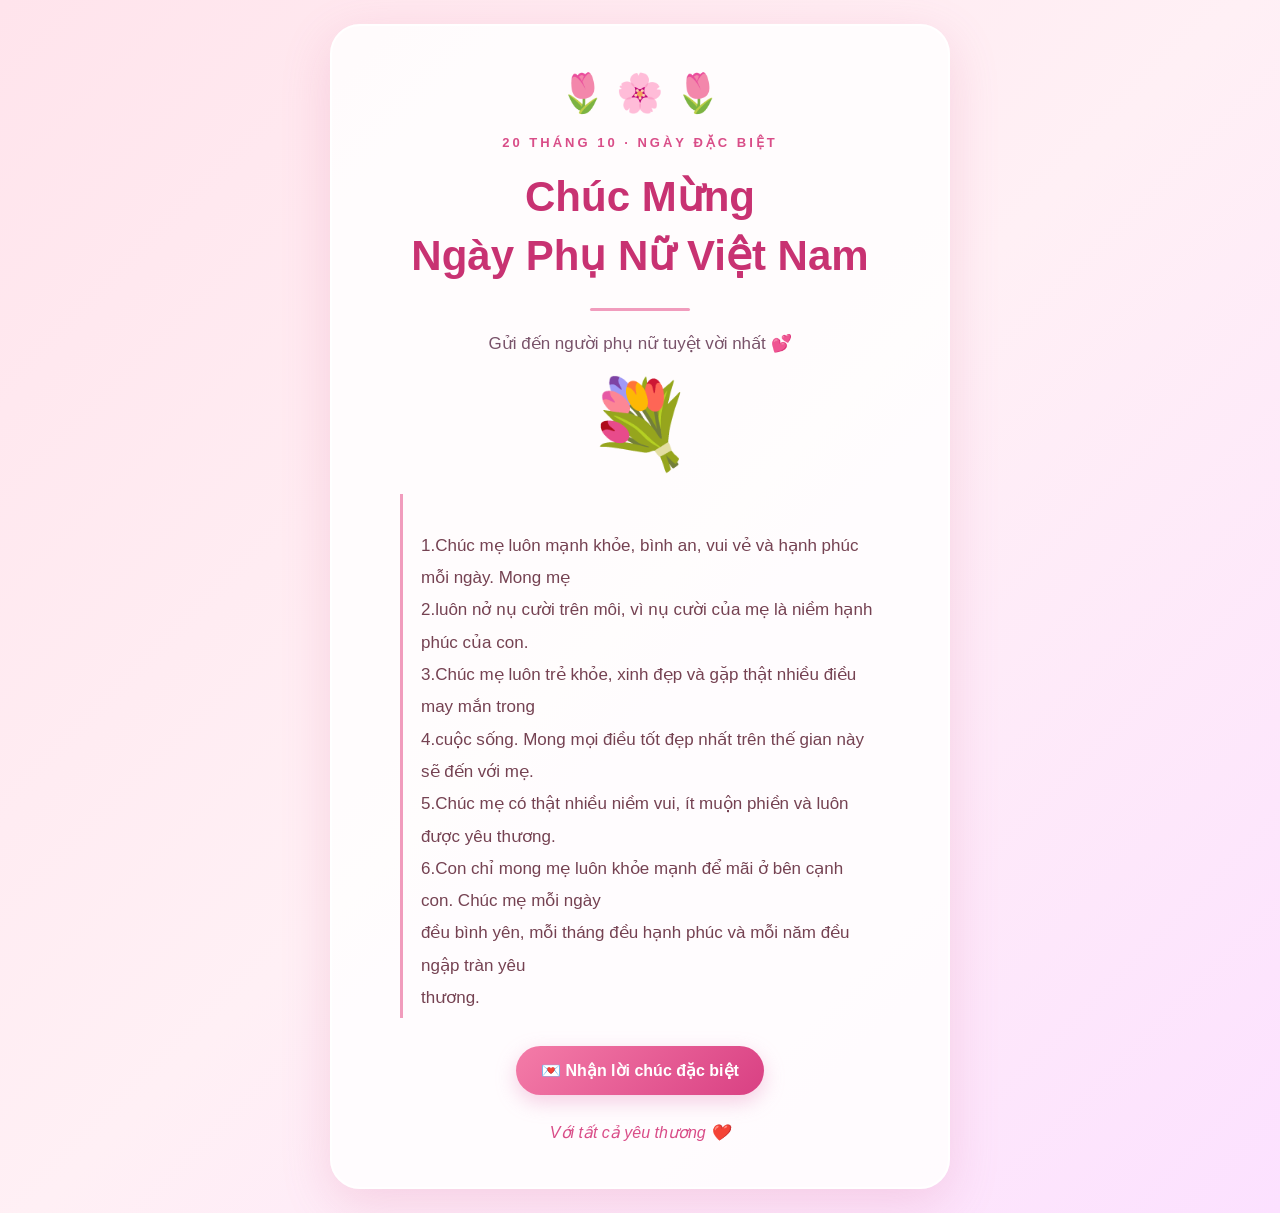
==== index.html @ 90fd1d10 "first commit" ====
<!doctype html>
<html lang="vi">
  <head>
    <meta charset="UTF-8" />
    <meta name="viewport" content="width=device-width, initial-scale=1.0" />
    <title>Chúc Mừng 20/10 💗</title>
    <link rel="stylesheet" href="style.css" />
  </head>
  <body>
    <div class="hearts" id="hearts"></div>

    <main class="card">
      <div class="flower">🌷 🌸 🌷</div>

      <p class="subtitle">20 THÁNG 10 · NGÀY ĐẶC BIỆT</p>

      <h1>Chúc Mừng<br />Ngày Phụ Nữ Việt Nam</h1>

      <div class="line"></div>

      <p class="intro">Gửi đến người phụ nữ tuyệt vời nhất 💕</p>

      <div class="bouquet">💐</div>

      <p class="message" id="message">
        1.Chúc mẹ luôn mạnh khỏe, bình an, vui vẻ và hạnh phúc mỗi ngày. Mong mẹ
        2.luôn nở nụ cười trên môi, vì nụ cười của mẹ là niềm hạnh phúc của con.
        3.Chúc mẹ luôn trẻ khỏe, xinh đẹp và gặp thật nhiều điều may mắn trong
        4.cuộc sống. Mong mọi điều tốt đẹp nhất trên thế gian này sẽ đến với mẹ.
        5.Chúc mẹ có thật nhiều niềm vui, ít muộn phiền và luôn được yêu thương.
        6.Con chỉ mong mẹ luôn khỏe mạnh để mãi ở bên cạnh con. Chúc mẹ mỗi ngày
        đều bình yên, mỗi tháng đều hạnh phúc và mỗi năm đều ngập tràn yêu
        thương.
      </p>

      <button id="wishButton">💌 Nhận lời chúc đặc biệt</button>

      <p class="signature">Với tất cả yêu thương ❤️</p>
    </main>

    <script src="script.js"></script>
  </body>
</html>
---- style.css ----
* {
  margin: 0;
  padding: 0;
  box-sizing: border-box;
}

body {
  min-height: 100vh;
  display: flex;
  justify-content: center;
  align-items: center;
  padding: 24px;
  overflow-x: hidden;
  font-family: "Segoe UI", sans-serif;
  background: linear-gradient(135deg, #ffe4ec, #fff0f5, #fce1ff);
}

.card {
  position: relative;
  z-index: 1;
  width: 100%;
  max-width: 620px;
  padding: 45px 30px;
  text-align: center;
  background: rgba(255, 255, 255, 0.85);
  border: 2px solid white;
  border-radius: 30px;
  box-shadow: 0 15px 50px rgba(214, 95, 145, 0.2);
  animation: appear 1s ease;
}

.flower {
  font-size: 38px;
  margin-bottom: 20px;
}

.subtitle {
  color: #d94d88;
  font-size: 13px;
  font-weight: bold;
  letter-spacing: 3px;
  margin-bottom: 18px;
}

h1 {
  color: #c83272;
  font-size: clamp(27px, 5vw, 42px);
  line-height: 1.4;
}

.line {
  width: 100px;
  height: 3px;
  background: #f19cbd;
  margin: 22px auto;
  border-radius: 10px;
}

.intro {
  color: #79536a;
  font-size: 17px;
}

.bouquet {
  font-size: 85px;
  margin: 20px 0;
  animation: sway 2s ease-in-out infinite;
}

.message {
  max-width: 480px;
  margin: 0 auto 28px;
  padding: 4px 0 4px 18px;
  border-left: 3px solid #f19cbd;
  color: #754252;
  font-size: 17px;
  line-height: 1.9;
  text-align: left;
  white-space: pre-line;
}

button {
  border: none;
  padding: 15px 25px;
  border-radius: 50px;
  background: linear-gradient(135deg, #f47ca8, #d94083);
  color: white;
  font-size: 16px;
  font-weight: bold;
  cursor: pointer;
  box-shadow: 0 7px 20px #e78dbb66;
  transition: 0.3s;
}

button:hover {
  transform: translateY(-4px) scale(1.03);
  box-shadow: 0 10px 25px #e78dbb99;
}

.signature {
  color: #d94d88;
  margin-top: 28px;
  font-style: italic;
}

.heart {
  position: fixed;
  bottom: -40px;
  pointer-events: none;
  animation: floatUp linear forwards;
  z-index: 0;
}

@keyframes floatUp {
  to {
    transform: translateY(-110vh) rotate(360deg);
    opacity: 0;
  }
}

@keyframes appear {
  from {
    opacity: 0;
    transform: translateY(30px);
  }
  to {
    opacity: 1;
    transform: translateY(0);
  }
}

@keyframes sway {
  0%,
  100% {
    transform: rotate(-5deg);
  }
  50% {
    transform: rotate(5deg);
  }
}

@media (max-width: 600px) {
  body {
    min-height: 100vh;
    padding: 16px 12px;
  }

  .card {
    max-width: 480px;
    padding: 30px 18px;
    border-radius: 22px;
  }

  .subtitle {
    font-size: 11px;
    letter-spacing: 1.5px;
  }

  h1 {
    font-size: clamp(25px, 7vw, 34px);
  }

  .intro {
    font-size: 15px;
  }

  .bouquet {
    font-size: 68px;
    margin: 14px 0;
  }

  .message {
    padding-left: 12px;
    font-size: 15px;
    line-height: 1.75;
  }

  button {
    width: 100%;
    max-width: 320px;
    padding: 14px 16px;
    font-size: 14px;
  }

  .signature {
    margin-top: 22px;
  }
}
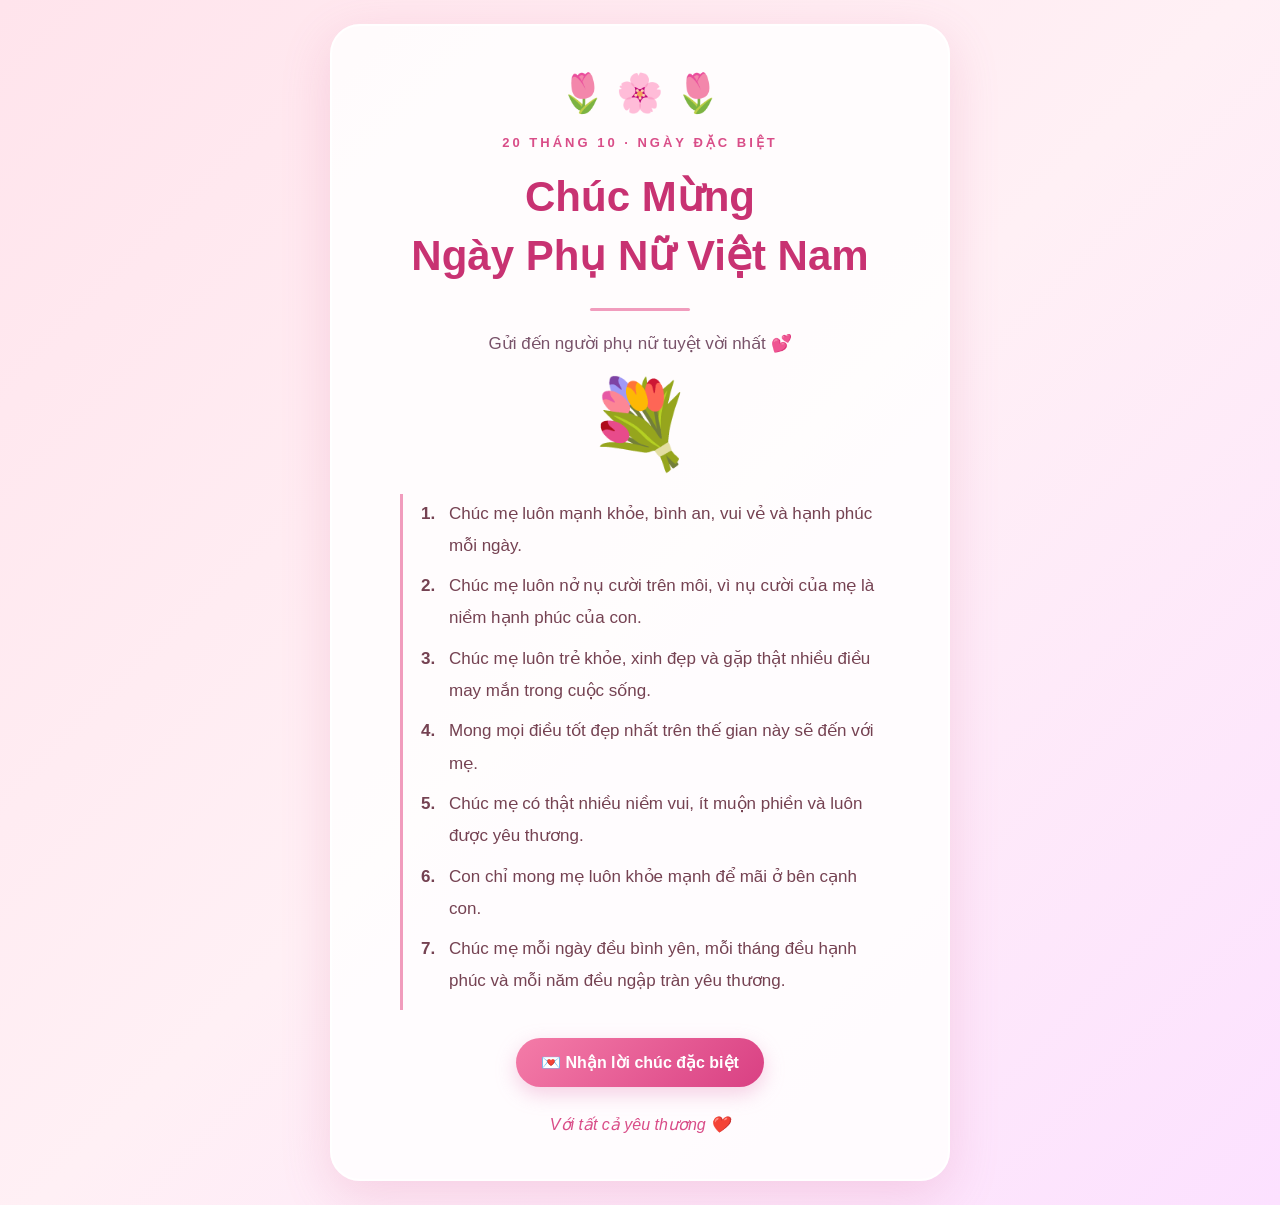
==== commit 573fb0ac: "change file" ====
--- a/index.html
+++ b/index.html
@@ -22,16 +22,26 @@
 
       <div class="bouquet">💐</div>
 
-      <p class="message" id="message">
-        1.Chúc mẹ luôn mạnh khỏe, bình an, vui vẻ và hạnh phúc mỗi ngày. Mong mẹ
-        2.luôn nở nụ cười trên môi, vì nụ cười của mẹ là niềm hạnh phúc của con.
-        3.Chúc mẹ luôn trẻ khỏe, xinh đẹp và gặp thật nhiều điều may mắn trong
-        4.cuộc sống. Mong mọi điều tốt đẹp nhất trên thế gian này sẽ đến với mẹ.
-        5.Chúc mẹ có thật nhiều niềm vui, ít muộn phiền và luôn được yêu thương.
-        6.Con chỉ mong mẹ luôn khỏe mạnh để mãi ở bên cạnh con. Chúc mẹ mỗi ngày
-        đều bình yên, mỗi tháng đều hạnh phúc và mỗi năm đều ngập tràn yêu
-        thương.
-      </p>
+      <ol class="message" id="message">
+        <li>Chúc mẹ luôn mạnh khỏe, bình an, vui vẻ và hạnh phúc mỗi ngày.</li>
+        <li>
+          Chúc mẹ luôn nở nụ cười trên môi, vì nụ cười của mẹ là niềm hạnh phúc
+          của con.
+        </li>
+        <li>
+          Chúc mẹ luôn trẻ khỏe, xinh đẹp và gặp thật nhiều điều may mắn trong
+          cuộc sống.
+        </li>
+        <li>Mong mọi điều tốt đẹp nhất trên thế gian này sẽ đến với mẹ.</li>
+        <li>
+          Chúc mẹ có thật nhiều niềm vui, ít muộn phiền và luôn được yêu thương.
+        </li>
+        <li>Con chỉ mong mẹ luôn khỏe mạnh để mãi ở bên cạnh con.</li>
+        <li>
+          Chúc mẹ mỗi ngày đều bình yên, mỗi tháng đều hạnh phúc và mỗi năm đều
+          ngập tràn yêu thương.
+        </li>
+      </ol>
 
       <button id="wishButton">💌 Nhận lời chúc đặc biệt</button>
 
--- a/style.css
+++ b/style.css
@@ -76,7 +76,22 @@
   font-size: 17px;
   line-height: 1.9;
   text-align: left;
-  white-space: pre-line;
+  list-style: none;
+  counter-reset: wish;
+}
+
+.message li {
+  position: relative;
+  margin-bottom: 8px;
+  padding-left: 28px;
+  counter-increment: wish;
+}
+
+.message li::before {
+  position: absolute;
+  left: 0;
+  content: counter(wish) ".";
+  font-weight: bold;
 }
 
 button {
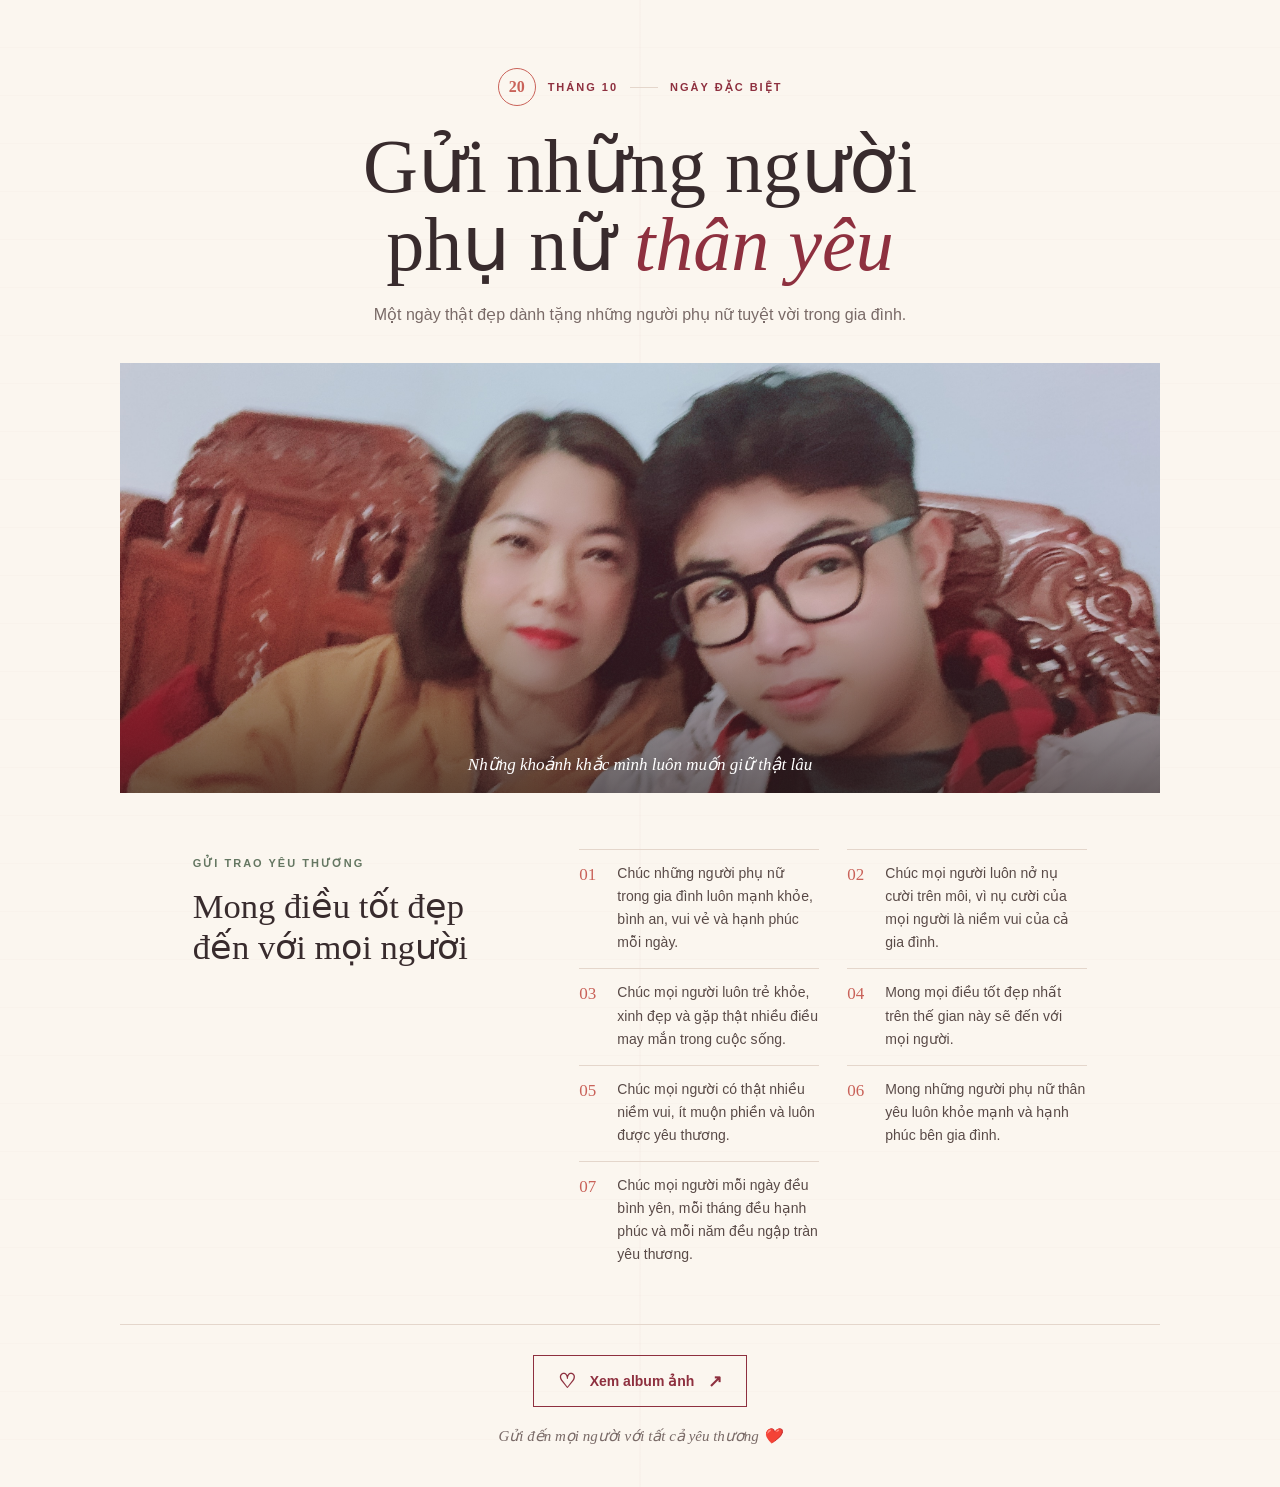
==== commit 224b65d7: "update" ====
--- a/index.html
+++ b/index.html
@@ -10,42 +10,66 @@
     <div class="hearts" id="hearts"></div>
 
     <main class="card">
-      <div class="flower">🌷 🌸 🌷</div>
+      <header class="greeting-header">
+        <p class="subtitle"><span>20</span> THÁNG 10 <i></i> NGÀY ĐẶC BIỆT</p>
+        <h1>Gửi những người<br />phụ nữ <em>thân yêu</em></h1>
+        <p class="intro">
+          Một ngày thật đẹp dành tặng những người phụ nữ tuyệt vời trong gia
+          đình.
+        </p>
+      </header>
 
-      <p class="subtitle">20 THÁNG 10 · NGÀY ĐẶC BIỆT</p>
+      <figure class="hero-photo">
+        <img
+          src="./img/faceu_1643648922741.JPEG"
+          alt="Khoảnh khắc ấm áp bên người thân trong gia đình"
+        />
+        <figcaption>Những khoảnh khắc mình luôn muốn giữ thật lâu</figcaption>
+      </figure>
 
-      <h1>Chúc Mừng<br />Ngày Phụ Nữ Việt Nam</h1>
+      <section class="wishes" aria-labelledby="wishes-title">
+        <div class="section-heading">
+          <p class="section-kicker">GỬI TRAO YÊU THƯƠNG</p>
+          <h2 id="wishes-title">Mong điều tốt đẹp<br />đến với mọi người</h2>
+        </div>
 
-      <div class="line"></div>
+        <ol class="message">
+          <li>
+            Chúc những người phụ nữ trong gia đình luôn mạnh khỏe, bình an, vui
+            vẻ và hạnh phúc mỗi ngày.
+          </li>
+          <li>
+            Chúc mọi người luôn nở nụ cười trên môi, vì nụ cười của mọi người là
+            niềm vui của cả gia đình.
+          </li>
+          <li>
+            Chúc mọi người luôn trẻ khỏe, xinh đẹp và gặp thật nhiều điều may
+            mắn trong cuộc sống.
+          </li>
+          <li>
+            Mong mọi điều tốt đẹp nhất trên thế gian này sẽ đến với mọi người.
+          </li>
+          <li>
+            Chúc mọi người có thật nhiều niềm vui, ít muộn phiền và luôn được
+            yêu thương.
+          </li>
+          <li>
+            Mong những người phụ nữ thân yêu luôn khỏe mạnh và hạnh phúc bên gia
+            đình.
+          </li>
+          <li>
+            Chúc mọi người mỗi ngày đều bình yên, mỗi tháng đều hạnh phúc và mỗi
+            năm đều ngập tràn yêu thương.
+          </li>
+        </ol>
+      </section>
 
-      <p class="intro">Gửi đến người phụ nữ tuyệt vời nhất 💕</p>
+      <a class="album-link" href="grallery.html">
+        <span aria-hidden="true">♡</span> Xem album ảnh
+        <span aria-hidden="true">↗</span>
+      </a>
 
-      <div class="bouquet">💐</div>
-
-      <ol class="message" id="message">
-        <li>Chúc mẹ luôn mạnh khỏe, bình an, vui vẻ và hạnh phúc mỗi ngày.</li>
-        <li>
-          Chúc mẹ luôn nở nụ cười trên môi, vì nụ cười của mẹ là niềm hạnh phúc
-          của con.
-        </li>
-        <li>
-          Chúc mẹ luôn trẻ khỏe, xinh đẹp và gặp thật nhiều điều may mắn trong
-          cuộc sống.
-        </li>
-        <li>Mong mọi điều tốt đẹp nhất trên thế gian này sẽ đến với mẹ.</li>
-        <li>
-          Chúc mẹ có thật nhiều niềm vui, ít muộn phiền và luôn được yêu thương.
-        </li>
-        <li>Con chỉ mong mẹ luôn khỏe mạnh để mãi ở bên cạnh con.</li>
-        <li>
-          Chúc mẹ mỗi ngày đều bình yên, mỗi tháng đều hạnh phúc và mỗi năm đều
-          ngập tràn yêu thương.
-        </li>
-      </ol>
-
-      <button id="wishButton">💌 Nhận lời chúc đặc biệt</button>
-
-      <p class="signature">Với tất cả yêu thương ❤️</p>
+      <p class="signature">Gửi đến mọi người với tất cả yêu thương ❤️</p>
     </main>
 
     <script src="script.js"></script>
--- a/style.css
+++ b/style.css
@@ -1,134 +1,501 @@
+:root {
+  color-scheme: light;
+  --paper: #fbf6ef;
+  --paper-deep: #f0e7dc;
+  --ink: #382b2d;
+  --muted: #796a67;
+  --wine: #8e303f;
+  --coral: #c96259;
+  --sage: #657762;
+  --rule: #e4d6cb;
+  --serif: Cambria, Georgia, "Times New Roman", serif;
+  --sans: "Segoe UI", Tahoma, Arial, sans-serif;
+}
+
 * {
+  box-sizing: border-box;
+}
+
+html {
+  min-width: 320px;
+  background: var(--paper);
+}
+
+body {
+  position: relative;
+  min-height: 100vh;
   margin: 0;
-  padding: 0;
-  box-sizing: border-box;
-}
-
-body {
-  min-height: 100vh;
-  display: flex;
-  justify-content: center;
-  align-items: center;
-  padding: 24px;
   overflow-x: hidden;
-  font-family: "Segoe UI", sans-serif;
-  background: linear-gradient(135deg, #ffe4ec, #fff0f5, #fce1ff);
+  color: var(--ink);
+  font-family: var(--sans);
+  background-color: var(--paper);
+  background-image:
+    linear-gradient(90deg, transparent 49.9%, #8e303f08 50%, transparent 50.1%),
+    repeating-linear-gradient(0deg, transparent 0 47px, #8e303f08 48px);
+}
+
+.hearts {
+  position: fixed;
+  inset: 0;
+  z-index: 0;
+  overflow: hidden;
+  pointer-events: none;
 }
 
 .card {
   position: relative;
   z-index: 1;
+  width: min(100% - 48px, 1040px);
+  margin: 0 auto;
+  padding: 68px 0 42px;
+  animation: appear 700ms ease both;
+}
+
+.greeting-header {
+  max-width: 760px;
+  margin: 0 auto 34px;
+  text-align: center;
+}
+
+.subtitle,
+.section-kicker {
+  color: var(--wine);
+  font-size: 11px;
+  font-weight: 700;
+  letter-spacing: 2px;
+}
+
+.subtitle {
+  display: flex;
+  align-items: center;
+  justify-content: center;
+  gap: 12px;
+  margin: 0 0 22px;
+}
+
+.subtitle span {
+  display: grid;
+  width: 38px;
+  aspect-ratio: 1;
+  place-items: center;
+  border: 1px solid var(--coral);
+  border-radius: 50%;
+  color: var(--coral);
+  font-family: var(--serif);
+  font-size: 16px;
+  letter-spacing: 0;
+}
+
+.subtitle i {
+  width: 28px;
+  height: 1px;
+  background: var(--rule);
+}
+
+h1,
+h2,
+p,
+figure {
+  margin-top: 0;
+}
+
+h1 {
+  margin-bottom: 18px;
+  font-family: var(--serif);
+  font-size: clamp(42px, 6vw, 76px);
+  font-weight: 400;
+  line-height: 1.02;
+}
+
+h1 em {
+  color: var(--wine);
+  font-weight: 400;
+}
+
+.intro {
+  max-width: 560px;
+  margin: 0 auto;
+  color: var(--muted);
+  font-size: 16px;
+  line-height: 1.75;
+}
+
+.hero-photo {
+  position: relative;
   width: 100%;
-  max-width: 620px;
-  padding: 45px 30px;
+  height: clamp(260px, 43vw, 430px);
+  margin: 0 auto;
+  overflow: hidden;
+  background: #d5d9ca;
+}
+
+.hero-photo::after {
+  position: absolute;
+  inset: 55% 0 0;
+  content: "";
+  background: linear-gradient(transparent, #24191899);
+  pointer-events: none;
+}
+
+.hero-photo img {
+  display: block;
+  width: 100%;
+  height: 100%;
+  object-fit: cover;
+  object-position: center 53%;
+}
+
+.hero-photo figcaption {
+  position: absolute;
+  right: 22px;
+  bottom: 18px;
+  left: 22px;
+  z-index: 1;
+  color: white;
+  font-family: var(--serif);
+  font-size: 17px;
+  font-style: italic;
   text-align: center;
-  background: rgba(255, 255, 255, 0.85);
-  border: 2px solid white;
-  border-radius: 30px;
-  box-shadow: 0 15px 50px rgba(214, 95, 145, 0.2);
-  animation: appear 1s ease;
-}
-
-.flower {
-  font-size: 38px;
-  margin-bottom: 20px;
-}
-
-.subtitle {
-  color: #d94d88;
-  font-size: 13px;
-  font-weight: bold;
-  letter-spacing: 3px;
-  margin-bottom: 18px;
-}
-
-h1 {
-  color: #c83272;
-  font-size: clamp(27px, 5vw, 42px);
-  line-height: 1.4;
-}
-
-.line {
-  width: 100px;
-  height: 3px;
-  background: #f19cbd;
-  margin: 22px auto;
-  border-radius: 10px;
-}
-
-.intro {
-  color: #79536a;
-  font-size: 17px;
-}
-
-.bouquet {
-  font-size: 85px;
-  margin: 20px 0;
-  animation: sway 2s ease-in-out infinite;
+}
+
+.wishes {
+  display: grid;
+  grid-template-columns: minmax(230px, 0.8fr) minmax(0, 1.2fr);
+  gap: 48px;
+  padding: 56px 7% 44px;
+  border-bottom: 1px solid var(--rule);
+}
+
+.section-heading {
+  align-self: start;
+  padding-top: 8px;
+}
+
+.section-kicker {
+  margin-bottom: 16px;
+  color: var(--sage);
+}
+
+h2 {
+  margin-bottom: 0;
+  font-family: var(--serif);
+  font-size: clamp(28px, 3vw, 40px);
+  font-weight: 400;
+  line-height: 1.18;
+}
+
+.wishes .section-heading h2 {
+  font-size: clamp(27px, 2.7vw, 36px);
 }
 
 .message {
-  max-width: 480px;
-  margin: 0 auto 28px;
-  padding: 4px 0 4px 18px;
-  border-left: 3px solid #f19cbd;
-  color: #754252;
-  font-size: 17px;
-  line-height: 1.9;
-  text-align: left;
+  display: grid;
+  grid-template-columns: repeat(2, minmax(0, 1fr));
+  gap: 0 28px;
+  margin: 0;
+  padding: 0;
   list-style: none;
   counter-reset: wish;
 }
 
 .message li {
   position: relative;
-  margin-bottom: 8px;
-  padding-left: 28px;
+  min-height: 82px;
+  padding: 12px 0 14px 38px;
+  border-top: 1px solid var(--rule);
+  color: #594a47;
+  font-size: 14px;
+  line-height: 1.65;
   counter-increment: wish;
 }
 
 .message li::before {
   position: absolute;
+  top: 11px;
   left: 0;
-  content: counter(wish) ".";
-  font-weight: bold;
-}
-
-button {
-  border: none;
-  padding: 15px 25px;
-  border-radius: 50px;
-  background: linear-gradient(135deg, #f47ca8, #d94083);
+  color: var(--coral);
+  content: "0" counter(wish);
+  font-family: var(--serif);
+  font-size: 17px;
+}
+
+.album-link {
+  display: flex;
+  width: fit-content;
+  min-height: 52px;
+  align-items: center;
+  justify-content: center;
+  gap: 14px;
+  margin: 30px auto 0;
+  padding: 0 24px;
+  border: 1px solid var(--wine);
+  color: var(--wine);
+  font-size: 14px;
+  font-weight: 700;
+  text-decoration: none;
+  transition:
+    color 180ms ease,
+    background-color 180ms ease,
+    transform 180ms ease;
+}
+
+.album-link span:first-child {
+  font-size: 20px;
+}
+
+.album-link span:last-child {
+  font-size: 17px;
+}
+
+.album-link:hover {
+  transform: translateY(-2px);
   color: white;
-  font-size: 16px;
-  font-weight: bold;
-  cursor: pointer;
-  box-shadow: 0 7px 20px #e78dbb66;
-  transition: 0.3s;
-}
-
-button:hover {
-  transform: translateY(-4px) scale(1.03);
-  box-shadow: 0 10px 25px #e78dbb99;
+  background: var(--wine);
+}
+
+.album-link:focus-visible,
+.back-link:focus-visible {
+  outline: 3px solid var(--coral);
+  outline-offset: 4px;
 }
 
 .signature {
-  color: #d94d88;
-  margin-top: 28px;
+  margin: 20px 0 0;
+  color: var(--muted);
+  font-family: var(--serif);
+  font-size: 15px;
   font-style: italic;
+  text-align: center;
 }
 
 .heart {
   position: fixed;
   bottom: -40px;
   pointer-events: none;
-  animation: floatUp linear forwards;
-  z-index: 0;
-}
-
-@keyframes floatUp {
+  animation: float-up linear forwards;
+}
+
+.gallery-page {
+  padding: 26px 0 64px;
+}
+
+.gallery-shell {
+  width: min(100% - 48px, 1120px);
+  margin: 0 auto;
+}
+
+.back-link {
+  display: inline-flex;
+  min-height: 42px;
+  align-items: center;
+  gap: 10px;
+  color: var(--wine);
+  font-size: 13px;
+  font-weight: 700;
+  text-decoration: none;
+}
+
+.back-link span {
+  font-size: 19px;
+  transition: transform 180ms ease;
+}
+
+.back-link:hover span {
+  transform: translateX(-4px);
+}
+
+.gallery-header {
+  max-width: 720px;
+  margin: 48px auto 34px;
+  text-align: center;
+}
+
+.gallery-header .section-kicker {
+  margin-bottom: 14px;
+}
+
+.gallery-header h1 {
+  margin-bottom: 14px;
+  font-size: clamp(36px, 5vw, 58px);
+}
+
+.gallery-header .intro {
+  max-width: 600px;
+}
+
+.gallery {
+  display: block;
+}
+
+.gallery-feature {
+  display: block;
+  width: 100%;
+  height: auto;
+  aspect-ratio: 4 / 3;
+  object-fit: cover;
+  margin-bottom: 18px;
+  background: var(--paper-deep);
+  border-radius: 2px;
+  cursor: zoom-in;
+  transition:
+    filter 350ms ease,
+    transform 500ms cubic-bezier(0.2, 0.75, 0.25, 1);
+}
+
+.gallery-feature:hover {
+  filter: saturate(1.06);
+  transform: scale(1.006);
+}
+
+.gallery-grid {
+  columns: 3 260px;
+  column-gap: 18px;
+  column-fill: balance;
+}
+
+.gallery-grid img {
+  display: block;
+  width: 100%;
+  height: auto;
+  margin: 0 0 18px;
+  break-inside: avoid;
+  background: var(--paper-deep);
+  border-radius: 2px;
+  transition:
+    filter 250ms ease,
+    transform 350ms ease;
+  cursor: zoom-in;
+  transition:
+    filter 300ms ease,
+    transform 400ms cubic-bezier(0.2, 0.75, 0.25, 1);
+}
+
+.gallery-grid img:nth-child(3n + 1) {
+  animation-delay: 60ms;
+}
+
+.gallery-grid img:nth-child(3n + 2) {
+  animation-delay: 140ms;
+}
+
+.gallery-grid img:nth-child(3n) {
+  animation-delay: 220ms;
+}
+
+.gallery-grid img:hover {
+  position: relative;
+  z-index: 1;
+  filter: saturate(1.08) contrast(1.02);
+  transform: scale(1.025);
+}
+
+.gallery-feature:focus-visible,
+.gallery-grid img:focus-visible {
+  outline: 3px solid var(--coral);
+  outline-offset: 4px;
+}
+
+.lightbox {
+  width: min(92vw, 1180px);
+  max-width: none;
+  max-height: 92vh;
+  padding: 56px 64px 24px;
+  overflow: visible;
+  border: 1px solid #ffffff30;
+  color: #fff;
+  background: #211c1bd9;
+  box-shadow: 0 24px 90px #0008;
+}
+
+.lightbox[open] {
+  animation: lightbox-in 220ms ease both;
+}
+
+.lightbox::backdrop {
+  background: #171313e8;
+  backdrop-filter: blur(12px);
+}
+
+.lightbox-image {
+  display: block;
+  width: 100%;
+  max-height: calc(92vh - 118px);
+  object-fit: contain;
+}
+
+.lightbox-caption {
+  margin: 16px 0 0;
+  color: #f4e9df;
+  font-family: var(--serif);
+  font-size: 16px;
+  text-align: center;
+}
+
+.lightbox-button {
+  position: absolute;
+  display: grid;
+  width: 44px;
+  height: 44px;
+  place-items: center;
+  border: 1px solid #ffffff55;
+  border-radius: 50%;
+  color: #fff;
+  background: #ffffff12;
+  font: inherit;
+  font-size: 23px;
+  cursor: pointer;
+  transition:
+    background-color 180ms ease,
+    transform 180ms ease;
+}
+
+.lightbox-button:hover {
+  transform: scale(1.06);
+  background: #ffffff2b;
+}
+
+.lightbox-button:focus-visible {
+  outline: 2px solid white;
+  outline-offset: 3px;
+}
+
+.lightbox-close {
+  top: 12px;
+  right: 12px;
+}
+
+.lightbox-previous {
+  top: 50%;
+  left: 10px;
+  transform: translateY(-50%);
+}
+
+.lightbox-next {
+  top: 50%;
+  right: 10px;
+  transform: translateY(-50%);
+}
+
+.lightbox-previous:hover,
+.lightbox-next:hover {
+  transform: translateY(-50%) scale(1.06);
+}
+
+@keyframes lightbox-in {
+  from {
+    opacity: 0;
+    transform: translateY(10px) scale(0.985);
+  }
+
   to {
-    transform: translateY(-110vh) rotate(360deg);
+    opacity: 1;
+    transform: translateY(0) scale(1);
+  }
+}
+
+@keyframes float-up {
+  to {
+    transform: translateY(-110vh) rotate(18deg);
     opacity: 0;
   }
 }
@@ -136,68 +503,130 @@
 @keyframes appear {
   from {
     opacity: 0;
-    transform: translateY(30px);
-  }
+    transform: translateY(16px);
+  }
+
   to {
     opacity: 1;
     transform: translateY(0);
   }
 }
 
-@keyframes sway {
-  0%,
-  100% {
-    transform: rotate(-5deg);
-  }
-  50% {
-    transform: rotate(5deg);
-  }
-}
-
-@media (max-width: 600px) {
-  body {
-    min-height: 100vh;
-    padding: 16px 12px;
-  }
-
+@media (max-width: 700px) {
   .card {
-    max-width: 480px;
-    padding: 30px 18px;
-    border-radius: 22px;
+    width: min(100% - 32px, 540px);
+    padding-top: 44px;
+  }
+
+  .greeting-header {
+    margin-bottom: 26px;
+  }
+
+  h1 {
+    font-size: clamp(40px, 11vw, 58px);
+  }
+
+  .intro {
+    font-size: 14px;
+  }
+
+  .hero-photo {
+    height: 300px;
+  }
+
+  .wishes {
+    grid-template-columns: 1fr;
+    gap: 24px;
+    padding: 38px 4% 30px;
+  }
+
+  .message {
+    grid-template-columns: 1fr;
+  }
+
+  .message li {
+    min-height: 0;
+  }
+
+  .gallery-page {
+    padding-top: 14px;
+  }
+
+  .gallery-shell {
+    width: min(100% - 32px, 540px);
+  }
+
+  .gallery-header {
+    margin: 34px auto 24px;
+  }
+
+  .gallery-feature {
+    margin-bottom: 10px;
+  }
+
+  .gallery-grid {
+    column-count: 2;
+    column-width: auto;
+    column-gap: 10px;
+  }
+
+  .gallery-grid img {
+    margin-bottom: 10px;
+  }
+
+  .lightbox {
+    width: 100vw;
+    max-height: 100dvh;
+    padding: 56px 16px 20px;
+    border: 0;
+  }
+
+  .lightbox-image {
+    max-height: calc(100dvh - 122px);
+  }
+
+  .lightbox-button {
+    width: 40px;
+    height: 40px;
+  }
+
+  .lightbox-previous {
+    left: 4px;
+  }
+
+  .lightbox-next {
+    right: 4px;
+  }
+}
+
+@media (max-width: 420px) {
+  .card,
+  .gallery-shell {
+    width: calc(100% - 28px);
   }
 
   .subtitle {
-    font-size: 11px;
+    gap: 8px;
+    font-size: 9px;
     letter-spacing: 1.5px;
   }
 
-  h1 {
-    font-size: clamp(25px, 7vw, 34px);
-  }
-
-  .intro {
+  .hero-photo {
+    height: 250px;
+  }
+
+  .hero-photo figcaption {
     font-size: 15px;
   }
-
-  .bouquet {
-    font-size: 68px;
-    margin: 14px 0;
-  }
-
-  .message {
-    padding-left: 12px;
-    font-size: 15px;
-    line-height: 1.75;
-  }
-
-  button {
-    width: 100%;
-    max-width: 320px;
-    padding: 14px 16px;
-    font-size: 14px;
-  }
-
-  .signature {
-    margin-top: 22px;
-  }
-}
+}
+
+@media (prefers-reduced-motion: reduce) {
+  *,
+  *::before,
+  *::after {
+    scroll-behavior: auto !important;
+    animation-duration: 0.01ms !important;
+    animation-iteration-count: 1 !important;
+    transition-duration: 0.01ms !important;
+  }
+}
